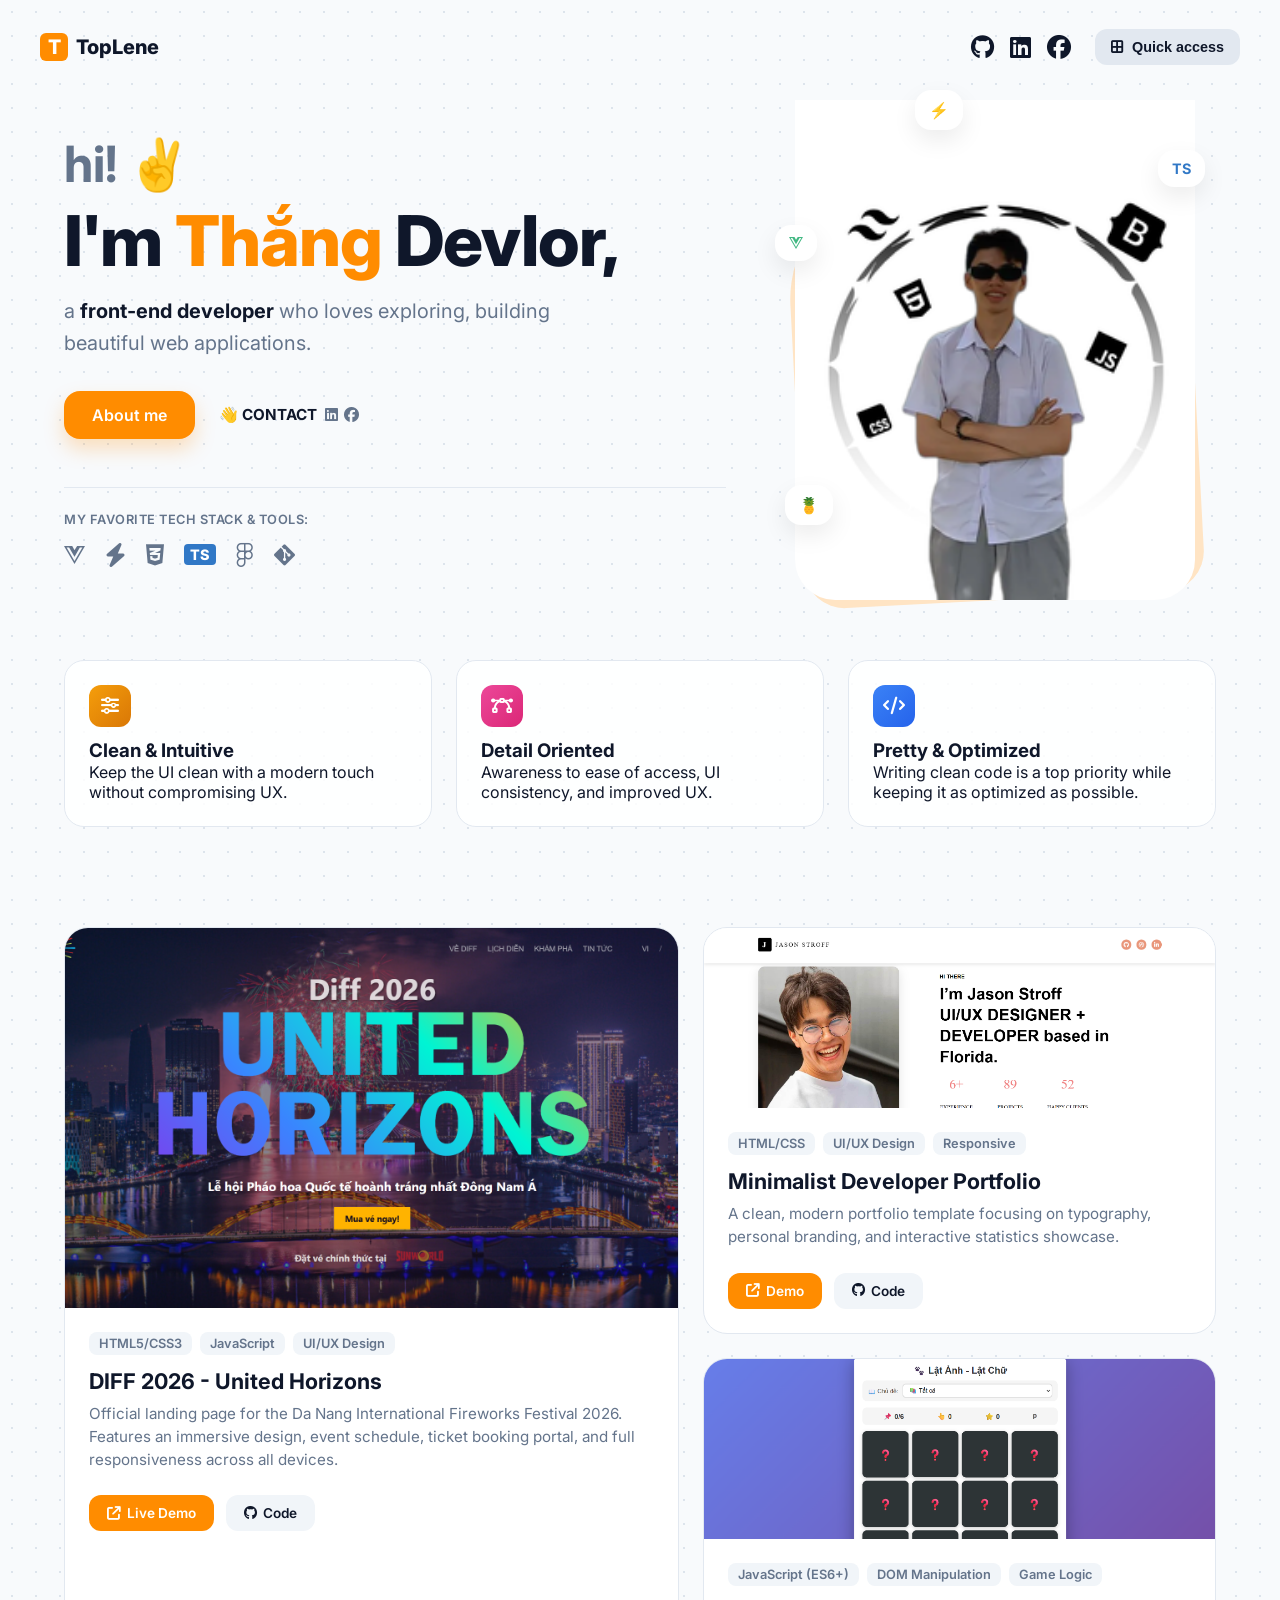
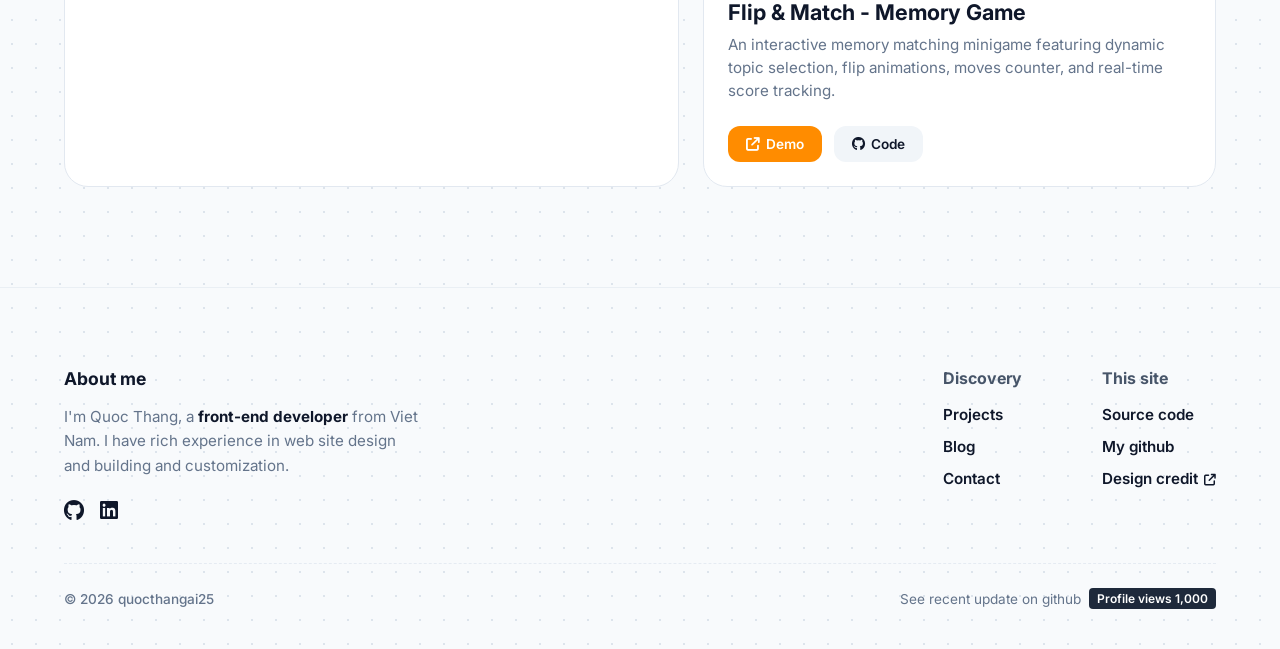
==== Lab12/index.html @ d9c503a9 "commit Lab12" ====
<!doctype html>
<html lang="vi">
  <head>
    <meta charset="UTF-8" />
    <meta name="viewport" content="width=device-width, initial-scale=1.0" />
    <title>Portfolio - Front-End Developer</title>
    <link rel="stylesheet" href="style.css" />
    <!-- Font chữ Inter từ Google Fonts -->
    <link rel="preconnect" href="https://fonts.googleapis.com" />
    <link rel="preconnect" href="https://fonts.gstatic.com" crossorigin />
    <link
      href="https://fonts.googleapis.com/css2?family=Inter:wght@400;500;600;700;800&display=swap"
      rel="stylesheet"
    />
    <!-- FontAwesome để lấy các icon mạng xã hội -->
    <link
      rel="stylesheet"
      href="https://cdnjs.cloudflare.com/ajax/libs/font-awesome/6.4.0/css/all.min.css"
    />
  </head>
  <body>
    <!-- Background Grid Pattern -->
    <div class="bg-pattern"></div>

    <!-- Header -->
    <header class="header">
      <!-- Khối 1: Bên trái -->
      <div class="logo">
        <span class="logo-icon">T</span>
        <span class="logo-text">TopLene</span>
      </div>

      <!-- Khối 2: Bên phải -->
      <div class="header-right">
        <div class="social-icons">
          <a href="https://github.com/quocthangai25"
            ><i class="fa-brands fa-github"></i
          ></a>
          <a href="#"><i class="fa-brands fa-linkedin"></i></a>
          <a href="#"><i class="fa-brands fa-facebook"></i></a>
        </div>
        <button class="btn-quick">
          <i class="fa-solid fa-border-all"></i> Quick access
        </button>
      </div>
    </header>

    <!-- Hero Section -->
    <!-- MAIN CONTAINER (Bao bọc toàn bộ nội dung trang) -->
    <main>
      <!-- 1. HERO SECTION -->
      <section class="hero" id="hero">
        <div class="container hero-container">
          <!-- Cột trái: Thông tin -->
          <div class="hero-content">
            <h3 class="hero-greeting">
              hi! <span class="wave-emoji">✌️</span>
            </h3>
            <h1 class="hero-title reveal-left">
              I'm <span class="highlight">Thắng</span> Devlor,
            </h1>
            <p class="hero-description reveal-left delay-1">
              a <strong>front-end developer</strong> who loves exploring,
              building beautiful web applications.
            </p>

            <!-- CTA Buttons -->
            <div class="hero-buttons reveal-left delay-2">
              <a
                href="https://www.linkedin.com/in/nguy%E1%BB%85n-qu%E1%BB%91c-th%E1%BA%AFng-b49872411/"
                class="btn btn-primary"
                >About me</a
              >
              <a href="#contact" class="link-contact">
                <span>👋 CONTACT</span>
                <div class="contact-icons">
                  <i class="fa-brands fa-linkedin"></i>
                  <i class="fa-brands fa-facebook"></i>
                </div>
              </a>
            </div>

            <!-- Tech Stack -->
            <div class="tech-stack reveal-left delay-3">
              <p class="tech-title">My favorite tech stack & tools:</p>
              <div class="tech-icons">
                <i class="fa-brands fa-vuejs" title="Vue.js"></i>
                <i class="fa-solid fa-bolt" title="Vite"></i>
                <i
                  class="fa-brands fa-css3-alt"
                  title="Tailwind CSS / CSS3"
                ></i>
                <span class="badge-ts" title="TypeScript">TS</span>
                <i class="fa-brands fa-figma" title="Figma"></i>
                <i class="fa-brands fa-git-alt" title="Git"></i>
              </div>
            </div>
          </div>

          <!-- Cột phải: Ảnh đại diện & Floating elements -->
          <div class="hero-visual reveal-right delay-1">
            <div class="avatar-wrapper">
              <!-- Hình khối nền phía sau ảnh -->
              <div class="avatar-bg"></div>

              <!-- Ảnh đại diện -->
              <img
                src="img/Foto de perfil instagram profesional minimalista beige (1).png"
                alt="Profile"
                class="avatar-img"
              />

              <!-- Icon trôi nổi xung quanh -->
              <div class="floating-badge float-1">
                <span class="ts-text">TS</span>
              </div>
              <div class="floating-badge float-2">
                <i class="fa-brands fa-vuejs" style="color: #42b883"></i>
              </div>
              <div class="floating-badge float-3">🍍</div>
              <div class="floating-badge float-4">⚡</div>
            </div>
          </div>
        </div>
      </section>

      <!-- 2. VALUES / FEATURES SECTION (3 thẻ khoanh tròn) -->
      <section class="features-section reveal-up">
        <div class="container features-container">
          <div class="feature-card delay-0">
            <div class="feature-badge badge-amber">
              <i class="fa-solid fa-sliders"></i>
            </div>
            <div class="feature-content">
              <h3>Clean & Intuitive</h3>
              <p>
                Keep the UI clean with a modern touch without compromising UX.
              </p>
            </div>
          </div>

          <div class="feature-card delay-1">
            <div class="feature-badge badge-pink">
              <i class="fa-solid fa-bezier-curve"></i>
            </div>
            <div class="feature-content">
              <h3>Detail Oriented</h3>
              <p>
                Awareness to ease of access, UI consistency, and improved UX.
              </p>
            </div>
          </div>

          <div class="feature-card delay-2">
            <div class="feature-badge badge-blue">
              <i class="fa-solid fa-code"></i>
            </div>
            <div class="feature-content">
              <h3>Pretty & Optimized</h3>
              <p>
                Writing clean code is a top priority while keeping it as
                optimized as possible.
              </p>
            </div>
          </div>
        </div>
      </section>

      <!-- 3. FEATURED PROJECTS SECTION (Dự án nổi bật Bento Grid) -->
      <section class="projects-section" id="projects">
        <div class="container">
          <!-- THẺ BỌC LƯỚI BENTO GRID (BẮT BUỘC PHẢI CÓ) -->
          <div class="projects-grid">
            <!-- MAIN PROJECT (LEFT) -->
            <div class="project-card main-project reveal-left">
              <div class="project-image-wrapper">
                <img
                  src="img/Screenshot 2026-07-27 111728.png"
                  alt="DIFF 2026 Landing Page"
                  class="project-img"
                />
              </div>
              <div class="project-info">
                <div class="project-tags">
                  <span class="tag">HTML5/CSS3</span>
                  <span class="tag">JavaScript</span>
                  <span class="tag">UI/UX Design</span>
                </div>
                <h3 class="project-name">DIFF 2026 - United Horizons</h3>
                <p class="project-desc">
                  Official landing page for the Da Nang International Fireworks
                  Festival 2026. Features an immersive design, event schedule,
                  ticket booking portal, and full responsiveness across all
                  devices.
                </p>
                <div class="project-links">
                  <a
                    href="https://quocthangai25.github.io/SgroupLabNew/Lab10/"
                    class="btn-demo"
                    target="_blank"
                  >
                    <i class="fa-solid fa-arrow-up-right-from-square"></i> Live
                    Demo
                  </a>
                  <a
                    href="https://github.com/quocthangai25/SgroupLabNew"
                    class="btn-code"
                    target="_blank"
                  >
                    <i class="fa-brands fa-github"></i> Code
                  </a>
                </div>
              </div>
            </div>

            <!-- DỰ ÁN NHỎ 1 (Bên phải trên) -->
            <!-- DỰ ÁN NHỎ 1 (Bên phải trên - Minimalist Personal Portfolio) -->
            <div class="project-card sub-project reveal-right delay-1">
              <div class="project-image-wrapper">
                <!-- Bạn nhớ lưu ảnh vừa gửi vào thư mục img/ và thay tên file tương ứng nhé -->
                <img
                  src="img/Screenshot 2026-07-27 113035.png"
                  alt="Jason Stroff Portfolio"
                  class="project-img"
                />
              </div>
              <div class="project-info">
                <div class="project-tags">
                  <span class="tag">HTML/CSS</span>
                  <span class="tag">UI/UX Design</span>
                  <span class="tag">Responsive</span>
                </div>
                <h3 class="project-name">Minimalist Developer Portfolio</h3>
                <p class="project-desc">
                  A clean, modern portfolio template focusing on typography,
                  personal branding, and interactive statistics showcase.
                </p>
                <div class="project-links">
                  <a
                    href="https://quocthangai25.github.io/SgroupLabNew/Lab3/"
                    class="btn-demo"
                    target="_blank"
                  >
                    <i class="fa-solid fa-arrow-up-right-from-square"></i> Demo
                  </a>
                  <a href="#" class="btn-code" target="_blank">
                    <i class="fa-brands fa-github"></i> Code
                  </a>
                </div>
              </div>
            </div>

            <!-- DỰ ÁN NHỎ 2 (Bên phải dưới) -->
            <!-- DỰ ÁN NHỎ 2 (Bên phải dưới - Interactive Memory Game) -->
            <div class="project-card sub-project reveal-up delay-2">
              <div class="project-image-wrapper">
                <!-- Đường dẫn đến ảnh chụp màn hình game Lật Ảnh - Lật Chữ -->
                <img
                  src="img/Screenshot 2026-07-27 141401.png"
                  alt="Memory Card Game"
                  class="project-img"
                />
              </div>
              <div class="project-info">
                <div class="project-tags">
                  <span class="tag">JavaScript (ES6+)</span>
                  <span class="tag">DOM Manipulation</span>
                  <span class="tag">Game Logic</span>
                </div>
                <h3 class="project-name">Flip & Match - Memory Game</h3>
                <p class="project-desc">
                  An interactive memory matching minigame featuring dynamic
                  topic selection, flip animations, moves counter, and real-time
                  score tracking.
                </p>
                <div class="project-links">
                  <a href="#" class="btn-demo" target="_blank">
                    <i class="fa-solid fa-arrow-up-right-from-square"></i> Demo
                  </a>
                  <a href="#" class="btn-code" target="_blank">
                    <i class="fa-brands fa-github"></i> Code
                  </a>
                </div>
              </div>
            </div>
          </div>
          <!-- Đóng .projects-grid -->
        </div>
        <!-- Đóng .container -->
      </section>
    </main>
    <footer class="site-footer">
      <!-- Thay lớp container thành footer-content-full -->
      <div class="footer-content-full">
        <!-- Cột trái: About me -->
        <div class="footer-about reveal-left">
          <h3 class="footer-title">About me</h3>
          <p class="footer-desc">
            I'm Quoc Thang, a <strong>front-end developer</strong> from Viet
            Nam. I have rich experience in web site design and building and
            customization.
          </p>
          <div class="footer-socials">
            <a
              href="https://github.com/quocthangai25"
              target="_blank"
              aria-label="GitHub"
            >
              <i class="fa-brands fa-github"></i>
            </a>
            <a href="#" target="_blank" aria-label="LinkedIn">
              <i class="fa-brands fa-linkedin"></i>
            </a>
          </div>
        </div>

        <!-- Cột phải: Discovery & This site -->
        <div class="footer-links-group reveal-right">
          <div class="footer-column">
            <h4 class="column-title">Discovery</h4>
            <ul class="footer-links">
              <li><a href="#projects">Projects</a></li>
              <li><a href="#blog">Blog</a></li>
              <li><a href="#contact">Contact</a></li>
            </ul>
          </div>

          <div class="footer-column">
            <h4 class="column-title">This site</h4>
            <ul class="footer-links">
              <li>
                <a
                  href="https://github.com/quocthangai25/SgroupLabNew"
                  target="_blank"
                  >Source code</a
                >
              </li>
              <li>
                <a href="https://github.com/quocthangai25" target="_blank"
                  >My github</a
                >
              </li>
              <li>
                <a href="#" target="_blank">
                  Design credit
                  <i class="fa-solid fa-arrow-up-right-from-square icon-sm"></i>
                </a>
              </li>
            </ul>
          </div>
        </div>
      </div>

      <!-- Dòng copyright phía dưới cũng tràn rộng -->
      <div class="footer-content-full footer-bottom">
        <p class="copyright">&copy; 2026 quocthangai25</p>
        <div class="footer-badge">
          <span>See recent update on github</span>
          <span class="badge-count">Profile views 1,000</span>
        </div>
      </div>
    </footer>

    <script src="script.js"></script>
  </body>
</html>
---- Lab12/style.css ----
/* --- RESET & BASIC STYLES --- */
* {
  margin: 0;
  padding: 0;
  box-sizing: border-box;
}

:root {
  --primary-color: darkorange; /* Đổi về màu cam thương hiệu của bạn */
  --primary-hover: #e07b00;
  --text-dark: #0f172a;
  --text-muted: #64748b;
  --bg-color: #f8fafc;
  --border-color: #e2e8f0;
  --font-family: "Inter", sans-serif;
}
/* Thêm vào đầu file style.css */
html {
  scroll-behavior: smooth;
}
body {
  font-family: var(--font-family);
  background-color: var(--bg-color);
  color: var(--text-dark);
  min-height: 100vh;
  display: flex;
  flex-direction: column;
  position: relative;
  overflow-x: hidden;
  padding-top: 80px; /* Đảm bảo nội dung không bị che bởi header cố định */
}

/* Background Lưới mờ */
.bg-pattern {
  position: absolute;
  top: 0;
  left: 0;
  width: 100%;
  height: 100%;
  background-image: radial-gradient(#cbd5e1 1px, transparent 1px);
  background-size: 24px 24px;
  z-index: -1;
  opacity: 0.6;
}

.container {
  max-width: 1200px;
  margin: 0 auto;
  padding: 0 24px;
  width: 100%;
}

a {
  color: inherit;
  text-decoration: none;
}

/* --- HEADER --- */
.header {
  display: flex;
  justify-content: space-between;
  align-items: center;
  padding: 20px 40px 5px 40px;
  width: 100%;
  height: 80px;
}
.header {
  position: fixed;
  top: 0;
  left: 0;
  width: 100%;
  z-index: 1000;

  /* Mặc định ở trên cùng: Nền trong suốt để lộ họa tiết Grid của trang web */
  background-color: transparent;
  backdrop-filter: blur(0px);
  -webkit-backdrop-filter: blur(0px);
  border-bottom: 1px solid transparent;

  /* Hiệu ứng mượt khi chuyển đổi trạng thái */
  transition:
    background-color 0.3s ease,
    backdrop-filter 0.3s ease,
    border-color 0.3s ease,
    box-shadow 0.3s ease;
}
.header.scrolled {
  /* Chuyển sang nền trắng mờ (80%) + Kính mờ như ảnh bạn gửi */
  background-color: rgba(255, 255, 255, 0.8);
  backdrop-filter: blur(12px);
  -webkit-backdrop-filter: blur(12px);

  /* Viền dưới nhẹ nhàng */
  border-bottom: 1px solid rgba(226, 232, 240, 0.7);
  box-shadow: 0 4px 20px rgba(0, 0, 0, 0.05);
}

.header-right {
  display: flex;
  align-items: center;
  gap: 24px;
}

.social-links,
.social-icons {
  display: flex;
  align-items: center;
  gap: 16px;
}

.social-icon,
.header .social-links a,
.header .social-icons a {
  color: var(--text-dark);
  font-size: 1.5rem;
  display: inline-flex;
  align-items: center;
  justify-content: center;
  transition:
    transform 0.2s,
    color 0.2s;
}

.social-icon i,
.header .social-links a i,
.header .social-icons a i {
  font-size: 1.5rem !important;
}

.social-icon:hover,
.header .social-links a:hover,
.header .social-icons a:hover {
  color: var(--primary-color);
  transform: translateY(-2px);
}

.logo {
  display: flex;
  align-items: center;
  gap: 8px;
  text-decoration: none;
  font-weight: 800;
  font-size: 1.25rem;
  color: var(--text-dark);
}

.logo-icon {
  background-color: var(--primary-color);
  color: white;
  width: 28px;
  height: 28px;
  display: flex;
  align-items: center;
  justify-content: center;
  border-radius: 6px;
}

.btn-quick {
  background-color: #e2e8f0;
  border: none;
  padding: 10px 16px;
  border-radius: 12px;
  font-weight: 600;
  font-size: 0.9rem;
  cursor: pointer;
  display: flex;
  align-items: center;
  gap: 8px;
  color: var(--text-dark);
  transition: background 0.2s;
}

.btn-quick:hover {
  background-color: #cbd5e1;
}

/* --- HERO SECTION --- */
.hero {
  padding: 20px 0 40px 0;
}

.hero-container {
  display: grid;
  grid-template-columns: 1.2fr 0.8fr;
  gap: 48px;
  align-items: center;
}

.hero-greeting {
  font-size: 50px;
  font-weight: 700;
  margin-bottom: 8px;
  color: var(--text-muted);
}

.wave-emoji {
  display: inline-block;
  animation: wave 2s infinite;
  transform-origin: 70% 70%;
}

.hero-title {
  font-size: 70px;
  font-weight: 800;
  letter-spacing: -1px;
  line-height: 1.1;
  margin-bottom: 16px;
}

.highlight {
  color: var(--primary-color);
}

.hero-description {
  font-size: 1.25rem;
  color: var(--text-muted);
  max-width: 500px;
  line-height: 1.6;
  margin-bottom: 32px;
}

.hero-description strong {
  color: var(--text-dark);
}

.hero-buttons {
  display: flex;
  align-items: center;
  gap: 24px;
  margin-bottom: 48px;
}

.btn-primary {
  background-color: var(--primary-color);
  color: white;
  padding: 14px 28px;
  border-radius: 16px;
  font-weight: 600;
  box-shadow: 0 10px 20px rgba(255, 140, 0, 0.25);
  transition: all 0.2s;
}

.btn-primary:hover {
  background-color: var(--primary-hover);
  transform: translateY(-2px);
}

.link-contact {
  display: flex;
  align-items: center;
  gap: 8px;
  color: var(--text-dark);
  font-weight: 700;
  font-size: 0.95rem;
  transition: color 0.2s;
}

.link-contact:hover {
  color: var(--primary-color);
}

.contact-icons {
  display: flex;
  gap: 6px;
  color: var(--text-muted);
}

.link-contact:hover .contact-icons i {
  color: var(--primary-color);
}

/* Tech Stack */
.tech-stack {
  border-top: 1px solid var(--border-color);
  padding-top: 24px;
}

.tech-title {
  font-size: 0.8rem;
  font-weight: 600;
  text-transform: uppercase;
  color: var(--text-muted);
  letter-spacing: 0.5px;
  margin-bottom: 16px;
}

.tech-icons {
  display: flex;
  align-items: center;
  gap: 20px;
  font-size: 1.5rem;
  color: var(--text-muted);
}
.tech-icons i {
  transition:
    color 0.2s,
    transform 0.2s;
}
.tech-icons i:hover {
  color: var(--primary-color);
  transform: translateY(-2px);
}

.badge-ts {
  font-size: 0.9rem;
  font-weight: 800;
  background-color: #3178c6;
  color: white;
  padding: 2px 6px;
  border-radius: 4px;
}

/* Avatar Visual */
.hero-visual {
  display: flex;
  justify-content: center;
  align-items: center;
}

.avatar-wrapper {
  position: relative;
  width: 400px;
  height: 500px;
  display: flex;
  justify-content: center;
  align-items: flex-end;
}

.avatar-bg {
  position: absolute;
  width: 100%;
  height: 85%;
  background-color: #ffe4c4; /* Đổi màu nền avatar sang cam nhạt cho tiệp màu */
  border-radius: 120px 120px 40px 40px;
  bottom: 0;
  z-index: 1;
  transform: rotate(-3deg);
}

.avatar-img {
  position: relative;
  z-index: 2;
  width: 100%;
  height: 100%;
  object-fit: cover;
  border-bottom-left-radius: 40px;
  border-bottom-right-radius: 40px;
}

.floating-badge {
  position: absolute;
  background: white;
  padding: 10px 14px;
  border-radius: 16px;
  box-shadow: 0 10px 25px rgba(0, 0, 0, 0.08);
  z-index: 3;
  display: flex;
  align-items: center;
  justify-content: center;
  font-weight: bold;
}

.float-1 {
  top: 10%;
  right: -10px;
  animation: float 3s ease-in-out infinite;
}
.float-2 {
  top: 25%;
  left: -20px;
  animation: float 4s ease-in-out infinite 1s;
}
.float-3 {
  bottom: 15%;
  left: -10px;
  animation: float 3.5s ease-in-out infinite 0.5s;
}
.float-4 {
  top: -10px;
  left: 30%;
  animation: float 4.5s ease-in-out infinite 1.5s;
}
/* Khai báo hiệu ứng bay nhấp nhô */
@keyframes float {
  0%,
  100% {
    transform: translateY(0px) rotate(0deg);
  }
  50% {
    transform: translateY(-12px) rotate(5deg); /* Bềnh bồng lên 12px */
  }
}

/* Áp dụng vào icon */
.tech-icon,
.floating-icon {
  animation: float 3s ease-in-out infinite; /* Chạy liên tục vô tận */
  display: inline-block; /* BẮT BUỘC có để transform hoạt động */
}
.ts-text {
  color: #3178c6;
  font-size: 0.9rem;
}

/* --- 🌟 FEATURES / VALUE CARDS SECTION (3 THẺ DÀN HÀNG NGANG) --- */
.features-section {
  padding: 20px 0 60px 0;
}

.features-container {
  display: grid;
  grid-template-columns: repeat(3, 1fr);
  gap: 24px;
}

.feature-card {
  background: rgba(255, 255, 255, 0.85);
  backdrop-filter: blur(10px);
  border: 1px solid var(--border-color);
  border-radius: 20px;
  padding: 24px;
  display: flex;
  flex-direction: column;
  gap: 12px;
  transition:
    transform 0.3s ease,
    box-shadow 0.3s ease,
    border-color 0.3s ease;
}

.feature-card:hover {
  transform: translateY(-6px);
  box-shadow: 0 16px 32px rgba(255, 140, 0, 0.12);
  border-color: var(--primary-color);
}

.feature-header {
  display: flex;
  align-items: center;
  gap: 12px;
}

.feature-icon,
.feature-badge {
  width: 42px;
  height: 42px;
  border-radius: 12px;
  display: flex;
  align-items: center;
  justify-content: center;
  font-size: 1.1rem;
  color: white;
  flex-shrink: 0;
}

.icon-amber,
.badge-amber {
  background: linear-gradient(135deg, #f59e0b, #d97706);
}
.icon-pink,
.badge-pink {
  background: linear-gradient(135deg, #ec4899, #db2777);
}
.icon-blue,
.badge-blue {
  background: linear-gradient(135deg, #3b82f6, #2563eb);
}

.feature-title {
  font-size: 1.1rem;
  font-weight: 700;
  color: var(--text-dark);
}

.feature-desc {
  font-size: 0.92rem;
  color: var(--text-muted);
  line-height: 1.5;
}

/* --- FEATURED PROJECTS SECTION (BENTO GRID) --- */
.projects-section {
  padding: 40px 0 100px 0;
}

/* Lưới Bento: 2 cột (Trái to, Phải 2 ô nhỏ chồng lên nhau) */
.projects-grid {
  display: grid;
  grid-template-columns: 1.2fr 1fr;
  grid-template-rows: repeat(2, minmax(260px, auto));
  gap: 24px;
}

/* Card dự án chung */
.project-card {
  background: #ffffff;
  border: 1px solid var(--border-color, #e2e8f0);
  border-radius: 24px;
  overflow: hidden;
  display: flex;
  flex-direction: column;
  transition:
    transform 0.3s ease,
    box-shadow 0.3s ease,
    border-color 0.3s ease;
}

.project-card:hover {
  transform: translateY(-6px);
  box-shadow: 0 20px 40px rgba(0, 0, 0, 0.08);
  border-color: rgba(255, 140, 0, 0.4);
}

/* 1. DỰ ÁN LỚN BÊN TRÁI (.main-project) */
.main-project {
  grid-row: span 2; /* Chiếm cả 2 hàng */
}

.main-project .project-image-wrapper {
  height: 380px; /* Cho ảnh dự án chính cao hơn */
}

/* 2. DỰ ÁN NHỎ BÊN PHẢI (.sub-project) */
.sub-project .project-image-wrapper {
  height: 180px;
}

/* Wrapper ảnh */
.project-image-wrapper {
  width: 100%;
  overflow: hidden;
  background-color: #f1f5f9;
  position: relative;
}

.project-img {
  width: 100%;
  height: 100%;
  object-fit: cover;
  object-position: top center; /* Giữ phần giao diện chính của ảnh ở trên cùng */
  transition: transform 0.5s ease;
}

.project-card:hover .project-img {
  transform: scale(1.05);
}

/* Khối nội dung trong Card */
.project-info {
  padding: 24px;
  display: flex;
  flex-direction: column;
  flex: 1;
}

/* Tags công nghệ */
.project-tags {
  display: flex;
  flex-wrap: wrap;
  gap: 8px;
  margin-bottom: 12px;
}

.tag {
  background-color: #f1f5f9;
  color: var(--text-muted, #64748b);
  font-size: 0.8rem;
  font-weight: 600;
  padding: 4px 10px;
  border-radius: 8px;
}

.project-name {
  font-size: 1.35rem;
  font-weight: 700;
  color: var(--text-dark, #0f172a);
  margin-bottom: 8px;
  line-height: 1.3;
}

.project-desc {
  color: var(--text-muted, #64748b);
  font-size: 0.95rem;
  line-height: 1.5;
  margin-bottom: 24px; /* Giới hạn khoảng cách dưới của text */
}

/* Bộ nút Live Demo & Code (.project-links) */
.project-links {
  display: flex;
  align-items: center;
  gap: 12px;
  margin-top: 0; /* Đảm bảo luôn nằm đáy */
}

.btn-demo {
  background-color: var(--primary-color, darkorange);
  color: #ffffff !important;
  font-weight: 600;
  font-size: 0.85rem;
  padding: 10px 18px;
  border-radius: 12px;
  display: inline-flex;
  align-items: center;
  gap: 6px;
  transition:
    background-color 0.2s,
    transform 0.2s;
}

.btn-demo:hover {
  background-color: var(--primary-hover, #e07b00);
  transform: translateY(-2px);
}

.btn-code {
  background-color: #f1f5f9;
  color: var(--text-dark, #0f172a) !important;
  font-weight: 600;
  font-size: 0.85rem;
  padding: 10px 18px;
  border-radius: 12px;
  display: inline-flex;
  align-items: center;
  gap: 6px;
  transition:
    background-color 0.2s,
    transform 0.2s;
}

.btn-code:hover {
  background-color: #e2e8f0;
  transform: translateY(-2px);
}

/* --- RESPONSIVE CHO DỰ ÁN --- */
@media (max-width: 900px) {
  .projects-grid {
    grid-template-columns: 1fr;
    grid-template-rows: auto;
  }

  .main-project {
    grid-row: span 1;
  }

  .main-project .project-image-wrapper,
  .sub-project .project-image-wrapper {
    height: 220px;
  }
}
/* --- FOOTER SECTION --- */
.site-footer {
  padding: 80px 0 40px 0;
  background-color: transparent;
  color: #334155;
  border-top: 1px solid rgba(226, 232, 240, 0.6);
}
.footer-container {
  display: flex;
  justify-content: space-between; /* Đẩy 2 khối ra 2 bên */
  align-items: flex-start;
  width: 100%;
}

/* Cột trái */
.footer-about {
  max-width: 360px; /* Giới hạn chiều rộng bên trái để không bị tràn */
}
.footer-title {
  font-size: 1.1rem;
  font-weight: 700;
  color: #0f172a;
  margin-bottom: 16px;
}
.footer-desc {
  font-size: 0.95rem;
  line-height: 1.6;
  color: #64748b;
  margin-bottom: 20px;
}
.footer-desc strong {
  color: #0f172a;
  font-weight: 700;
}
.footer-socials {
  display: flex;
  gap: 16px;
}
.footer-socials a {
  color: #0f172a;
  font-size: 1.3rem;
  transition:
    opacity 0.2s,
    transform 0.2s;
}

.footer-socials a:hover {
  opacity: 0.7;
  transform: translateY(-2px);
}

/* KHỐI BÊN PHẢI: Chứa Discovery & This site */
.footer-links-group {
  display: flex;
  gap: 80px; /* Khoảng cách giữa cột Discovery và This site */
  margin-left: auto; /* Đảm bảo luôn dồn hẳn về bên phải */
}

.column-title {
  font-size: 1rem;
  font-weight: 700;
  color: #475569;
  margin-bottom: 16px;
}

.footer-links {
  list-style: none;
  padding: 0;
  margin: 0;
}

.footer-links li {
  margin-bottom: 12px;
}

.footer-links a {
  color: #0f172a;
  font-weight: 600;
  font-size: 0.95rem;
  text-decoration: none;
  transition: color 0.2s;
}
.footer-links a:hover {
  color: var(--primary-color, #f97316);
}

.icon-sm {
  font-size: 0.75rem;
  margin-left: 2px;
}

/* DÒNG COPYRIGHT BÊN DƯỚI (Cũng tách 2 bên) */
.footer-bottom {
  display: flex;
  justify-content: space-between;
  align-items: center;
  padding-top: 24px;
  margin-top: 40px;
  border-top: 1px dashed rgba(226, 232, 240, 0.8);
  font-size: 0.85rem;
  color: #64748b;
}

.copyright {
  font-weight: 500;
}

.footer-badge {
  display: flex;
  align-items: center;
  gap: 8px;
}

.badge-count {
  background-color: #1e293b;
  color: #ffffff;
  padding: 3px 8px;
  border-radius: 4px;
  font-size: 0.75rem;
  font-weight: 600;
}
/* Responsive cho Mobile & Tablet */
@media (max-width: 768px) {
  .footer-container {
    flex-direction: column;
    gap: 40px;
  }

  .footer-links-group {
    margin-left: 0;
    width: 100%;
    justify-content: space-between;
    gap: 20px;
  }

  .footer-bottom {
    flex-direction: column;
    align-items: flex-start;
    gap: 12px;
  }
}
/* Đảm bảo thẻ cha dạt 100% chiều rộng màn hình */
.site-footer {
  width: 100%;
  padding: 80px 5% 40px 5%; /* 5% padding 2 bên để không bị dính sát lề màn hình */
  box-sizing: border-box;
}

/* Lớp khung mới giúp tách 2 khối rộng tối đa */
.footer-content-full {
  display: flex;
  justify-content: space-between; /* Đẩy 1 bên sang trái, 1 bên sang phải */
  align-items: flex-start;
  width: 100%;
}

.footer-bottom {
  padding-top: 24px;
  margin-top: 40px;
  border-top: 1px dashed rgba(226, 232, 240, 0.8);
  align-items: center;
}
/* ==========================================
   ENTRANCE & SCROLL ANIMATIONS
   ========================================== */

/* Trạng thái ẩn ban đầu của các phần tử */
.reveal-up {
  opacity: 0;
  transform: translateY(40px);
  transition:
    opacity 0.8s cubic-bezier(0.16, 1, 0.3, 1),
    transform 0.8s cubic-bezier(0.16, 1, 0.3, 1);
  will-change: opacity, transform;
}

.reveal-left {
  opacity: 0;
  transform: translateX(-50px);
  transition:
    opacity 0.8s cubic-bezier(0.16, 1, 0.3, 1),
    transform 0.8s cubic-bezier(0.16, 1, 0.3, 1);
}

.reveal-right {
  opacity: 0;
  transform: translateX(50px);
  transition:
    opacity 0.8s cubic-bezier(0.16, 1, 0.3, 1),
    transform 0.8s cubic-bezier(0.16, 1, 0.3, 1);
}

/* Trạng thái khi xuất hiện (Active) */
.reveal-up.active,
.reveal-left.active,
.reveal-right.active {
  opacity: 1;
  transform: translate(0, 0);
}

/* Tạo độ trễ (Stagger effect) cho các phần tử nối tiếp nhau (như các card dự án) */
.delay-1 {
  transition-delay: 0.1s;
}
.delay-2 {
  transition-delay: 0.2s;
}
.delay-3 {
  transition-delay: 0.3s;
}
.delay-4 {
  transition-delay: 0.4s;
}
/* ==========================================================
   📱 RESPONSIVE DESIGN (TABLET & MOBILE OPTIMIZATION)
   ========================================================== */

/* --- 1. TABLET & MÀN HÌNH NHỎ (Max-width: 1024px) --- */
@media (max-width: 1024px) {
  /* Chuyển Hero về 1 cột */
  .hero-container {
    grid-template-columns: 1fr;
    gap: 40px;
    text-align: center;
  }

  .hero-content {
    display: flex;
    flex-direction: column;
    align-items: center;
  }

  .hero-description {
    max-width: 100%;
  }

  .hero-buttons {
    justify-content: center;
  }

  .tech-stack {
    width: 100%;
    display: flex;
    flex-direction: column;
    align-items: center;
  }

  /* Đặt Avatar vào giữa bên dưới text */
  .hero-visual {
    order: 2;
  }
}

/* --- 2. MOBILE CHUẨN & TABLET NHỎ (Max-width: 768px) --- */
@media (max-width: 768px) {
  /* Chống tràn lề toàn trang */
  body {
    padding-top: 70px;
  }

  /* Header tối ưu gọn gàng */
  .header {
    padding: 12px 16px;
    height: 70px;
  }

  .header-right {
    gap: 12px;
  }

  .btn-quick {
    padding: 8px 12px;
    font-size: 0.8rem;
  }

  .btn-quick i {
    display: none; /* Ẩn icon trên mobile cho đỡ chật */
  }

  .social-icons a {
    font-size: 1.25rem !important;
  }

  /* Hero Section chỉnh cỡ chữ */
  .hero-greeting {
    font-size: 32px;
  }

  .hero-title {
    font-size: 42px; /* Thu nhỏ chữ tiêu đề chính */
  }

  .hero-description {
    font-size: 1rem;
  }

  /* Chuyển các nút CTA thành chiều dọc nếu quá hẹp */
  .hero-buttons {
    flex-direction: column;
    width: 100%;
    gap: 16px;
  }

  .btn-primary {
    width: 100%;
    text-align: center;
  }

  /* Avatar thu nhỏ tỉ lệ động */
  .avatar-wrapper {
    width: 280px;
    height: 350px;
  }

  /* Icon bay xung quanh di chuyển vào sát hơn */
  .float-1 {
    right: -5px;
    top: 5%;
  }
  .float-2 {
    left: -10px;
    top: 20%;
  }
  .float-3 {
    left: -5px;
    bottom: 10%;
  }
  .float-4 {
    left: 20%;
    top: -15px;
  }

  /* 3 Thẻ Features/Values chuyển thành 1 cột */
  .features-container {
    grid-template-columns: 1fr;
    gap: 16px;
  }

  /* Bento Grid chuyển thành 1 cột xếp chồng */
  .projects-grid {
    grid-template-columns: 1fr !important;
    grid-template-rows: auto !important;
  }

  .main-project {
    grid-row: span 1 !important;
  }

  .main-project .project-image-wrapper,
  .sub-project .project-image-wrapper {
    height: 200px;
  }

  /* Footer xếp lại dạng dọc */
  .site-footer {
    padding: 40px 20px 20px 20px;
  }

  .footer-content-full {
    flex-direction: column;
    gap: 32px;
  }

  .footer-links-group {
    width: 100%;
    justify-content: space-between;
    gap: 16px;
  }

  .footer-bottom {
    flex-direction: column;
    align-items: center;
    text-align: center;
    gap: 12px;
  }
}

/* --- 3. ĐIỆN THOẠI MÀN HÌNH NHỎ (Max-width: 480px) --- */
@media (max-width: 480px) {
  .logo-text {
    font-size: 1.1rem;
  }

  .hero-title {
    font-size: 34px;
  }

  .tech-icons {
    flex-wrap: wrap;
    justify-content: center;
    gap: 14px;
  }

  .avatar-wrapper {
    width: 240px;
    height: 300px;
  }

  .project-links {
    flex-direction: column;
    align-items: stretch;
  }

  .btn-demo,
  .btn-code {
    justify-content: center;
    width: 100%;
  }
}
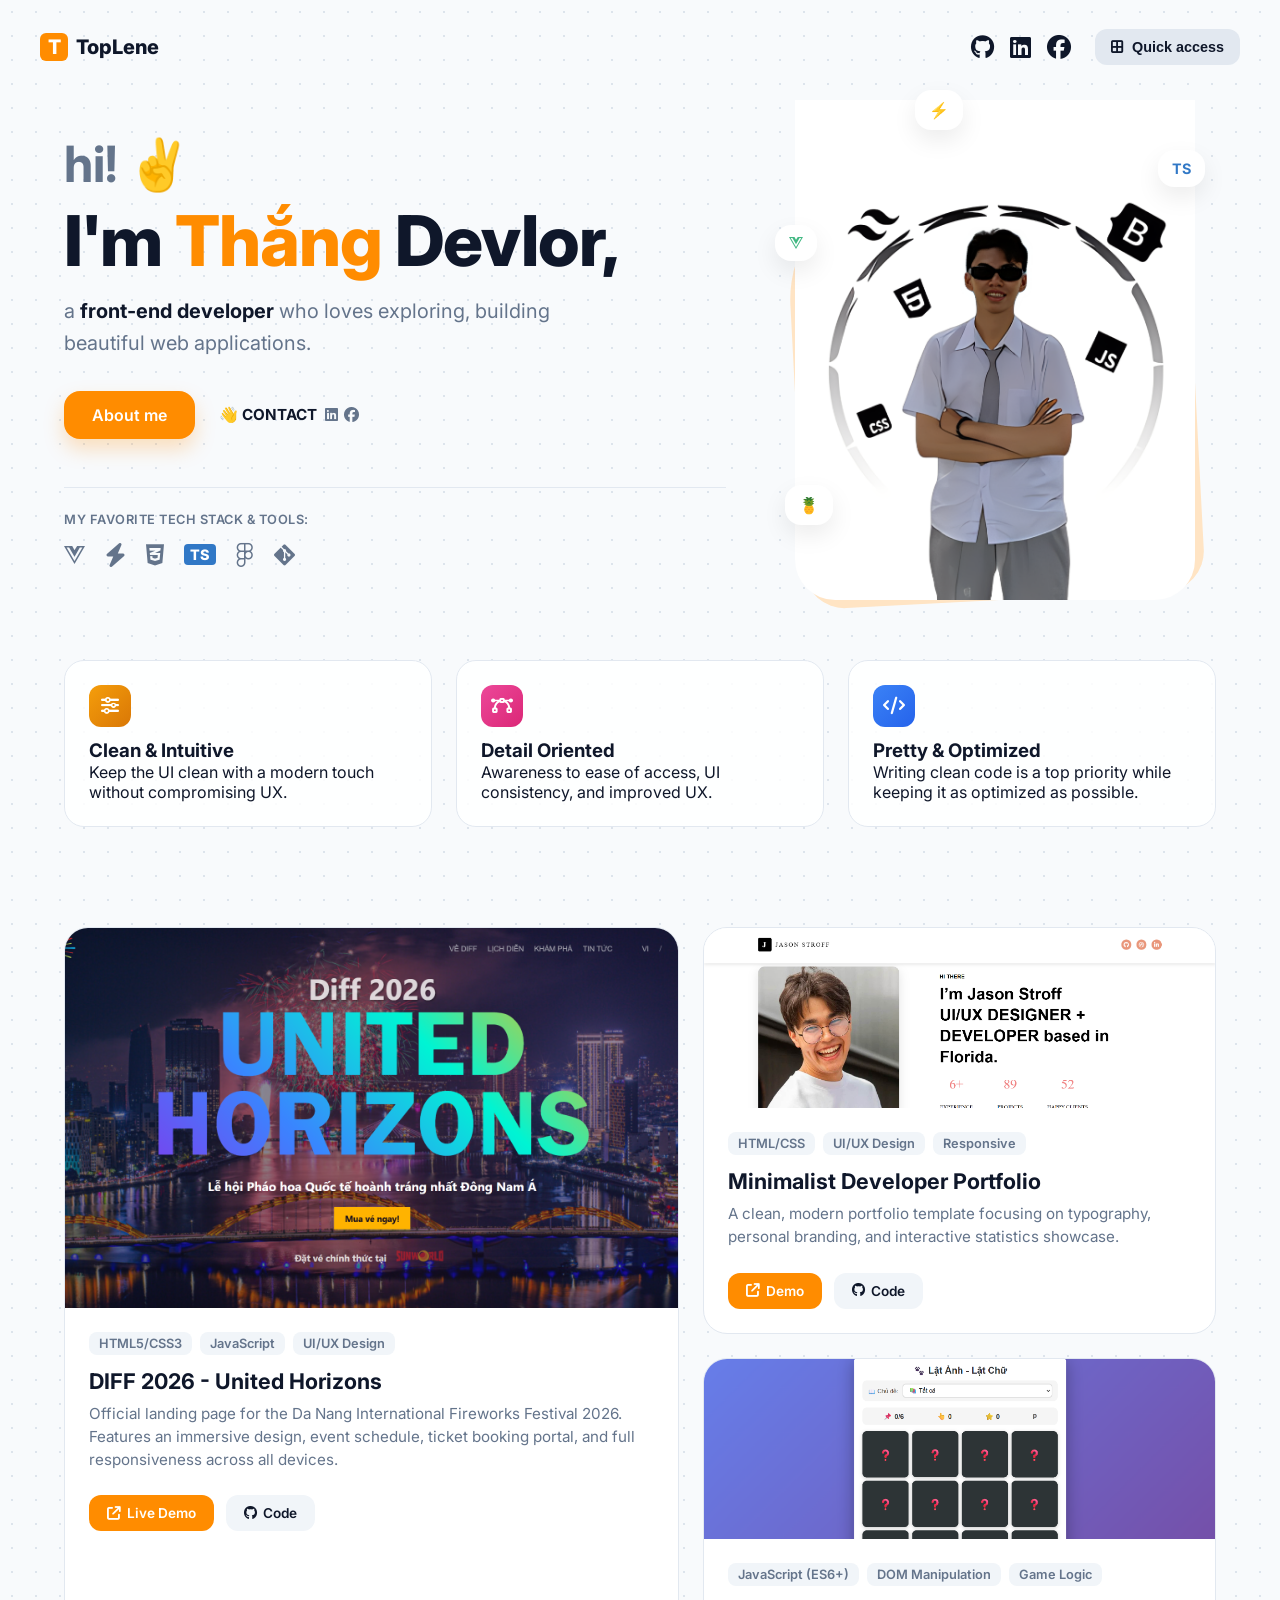
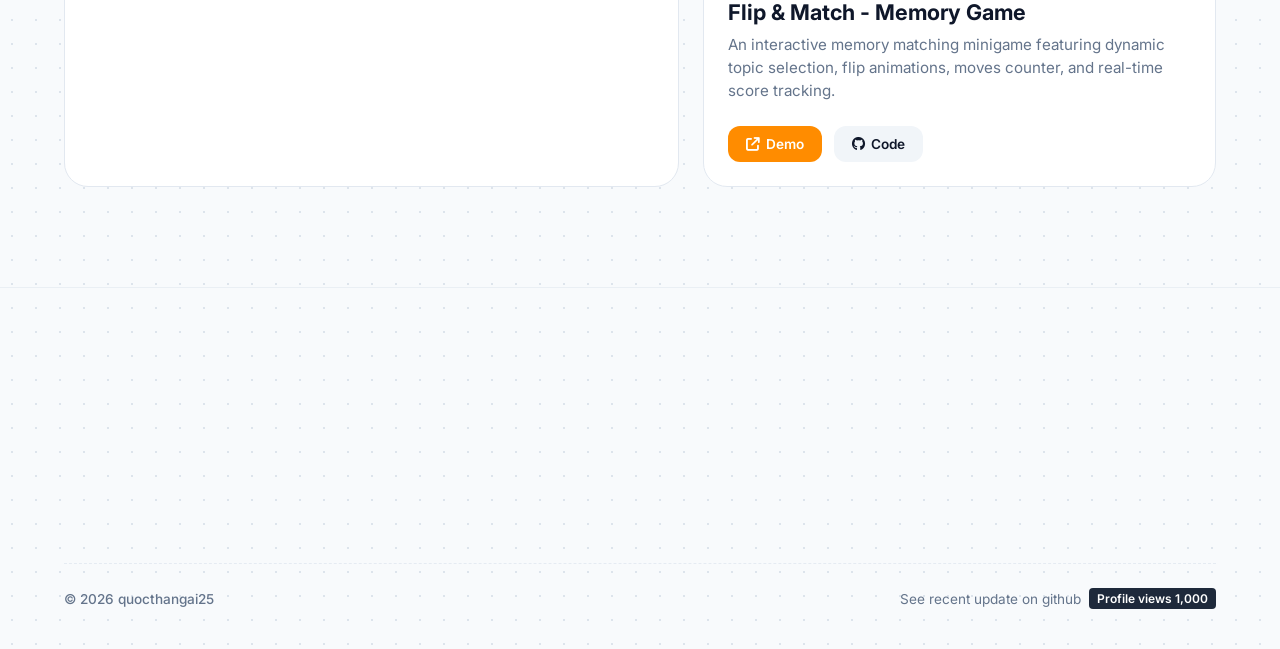
==== commit c9160060: "update Lab12 img" ====
--- a/Lab12/index.html
+++ b/Lab12/index.html
@@ -105,7 +105,7 @@
 
               <!-- Ảnh đại diện -->
               <img
-                src="img/Foto de perfil instagram profesional minimalista beige (1).png"
+                src="img/Foto de perfil instagram profesional minimalista beige (1) (1).png"
                 alt="Profile"
                 class="avatar-img"
               />
@@ -203,7 +203,7 @@
                     Demo
                   </a>
                   <a
-                    href="https://github.com/quocthangai25/SgroupLabNew"
+                    href="https://github.com/QuocThangAI25/SgroupLabNew/tree/main/Lab10"
                     class="btn-code"
                     target="_blank"
                   >
@@ -243,7 +243,11 @@
                   >
                     <i class="fa-solid fa-arrow-up-right-from-square"></i> Demo
                   </a>
-                  <a href="#" class="btn-code" target="_blank">
+                  <a
+                    href="https://github.com/QuocThangAI25/SgroupLabNew/tree/main/Lab3"
+                    class="btn-code"
+                    target="_blank"
+                  >
                     <i class="fa-brands fa-github"></i> Code
                   </a>
                 </div>
@@ -274,10 +278,18 @@
                   score tracking.
                 </p>
                 <div class="project-links">
-                  <a href="#" class="btn-demo" target="_blank">
+                  <a
+                    href="https://quocthangai25.github.io/SgroupLabNew/Lab9/"
+                    class="btn-demo"
+                    target="_blank"
+                  >
                     <i class="fa-solid fa-arrow-up-right-from-square"></i> Demo
                   </a>
-                  <a href="#" class="btn-code" target="_blank">
+                  <a
+                    href="https://github.com/QuocThangAI25/SgroupLabNew/tree/main/Lab9"
+                    class="btn-code"
+                    target="_blank"
+                  >
                     <i class="fa-brands fa-github"></i> Code
                   </a>
                 </div>
